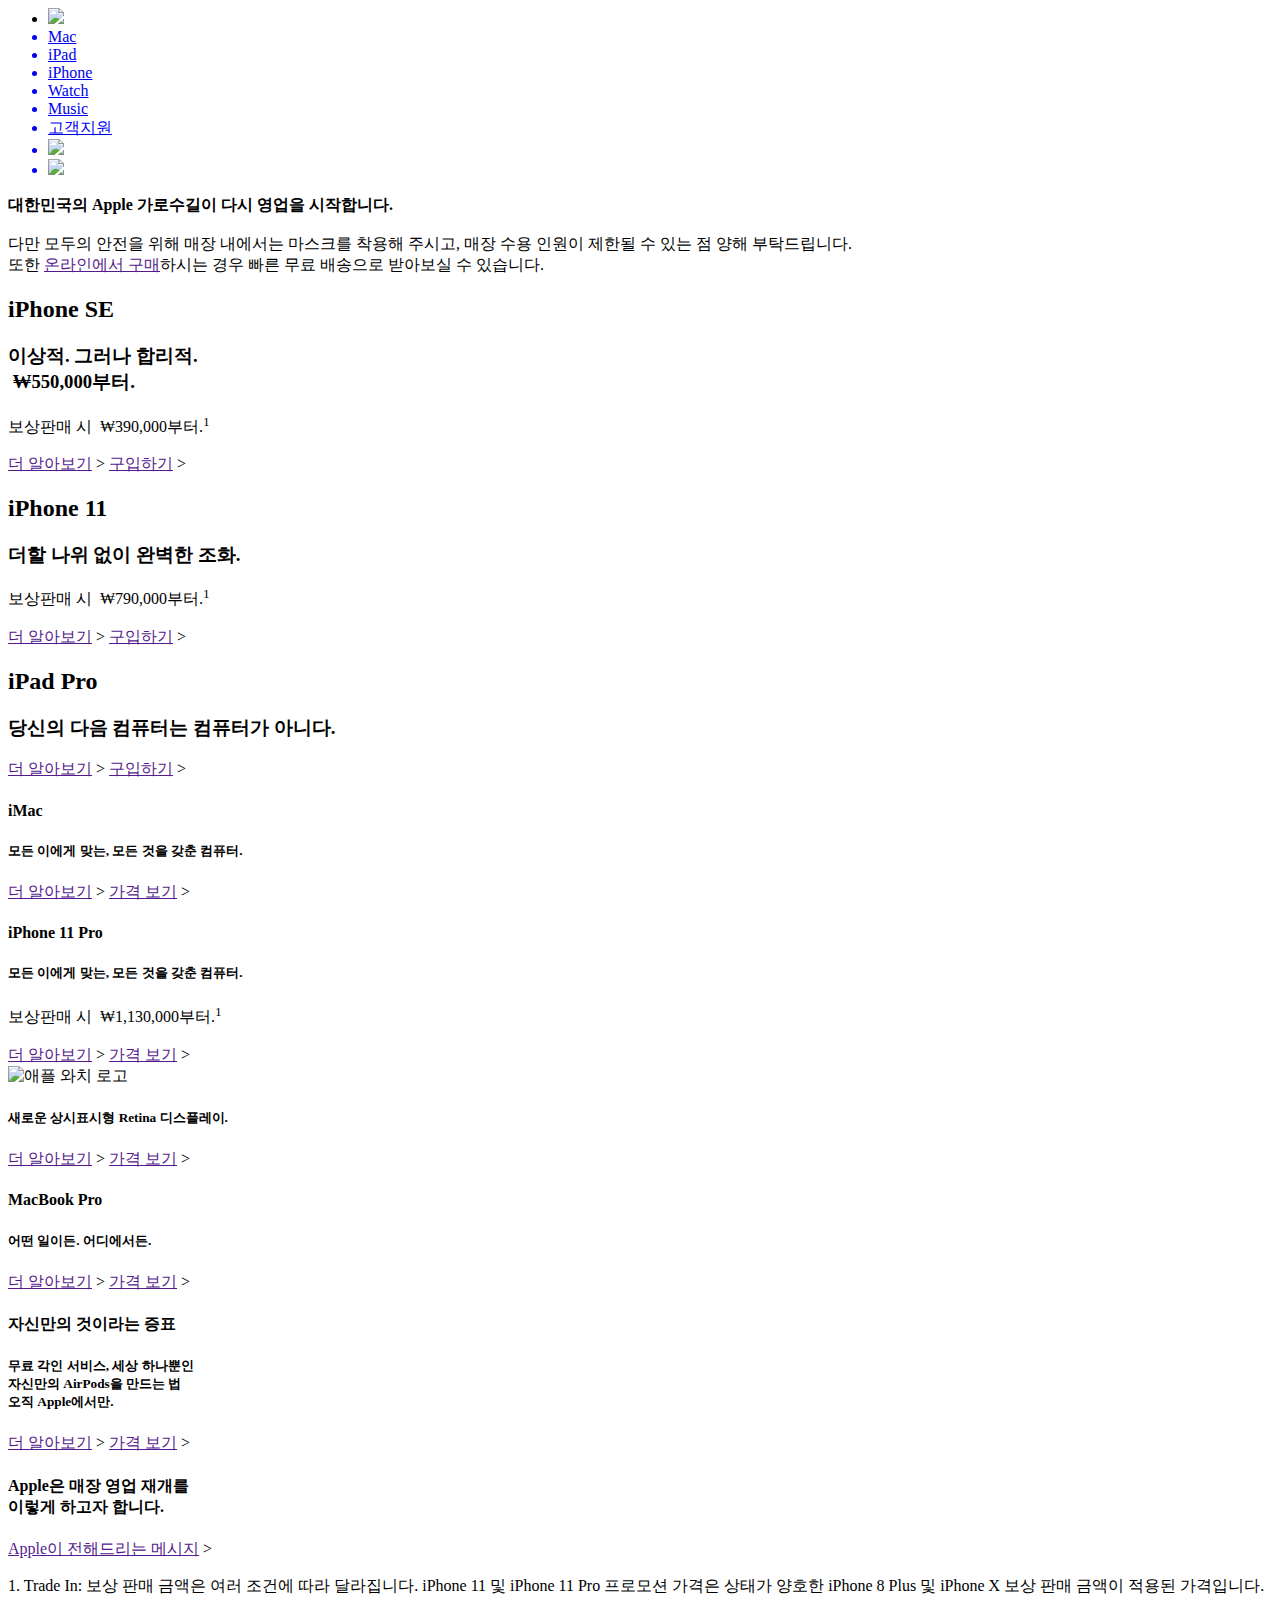
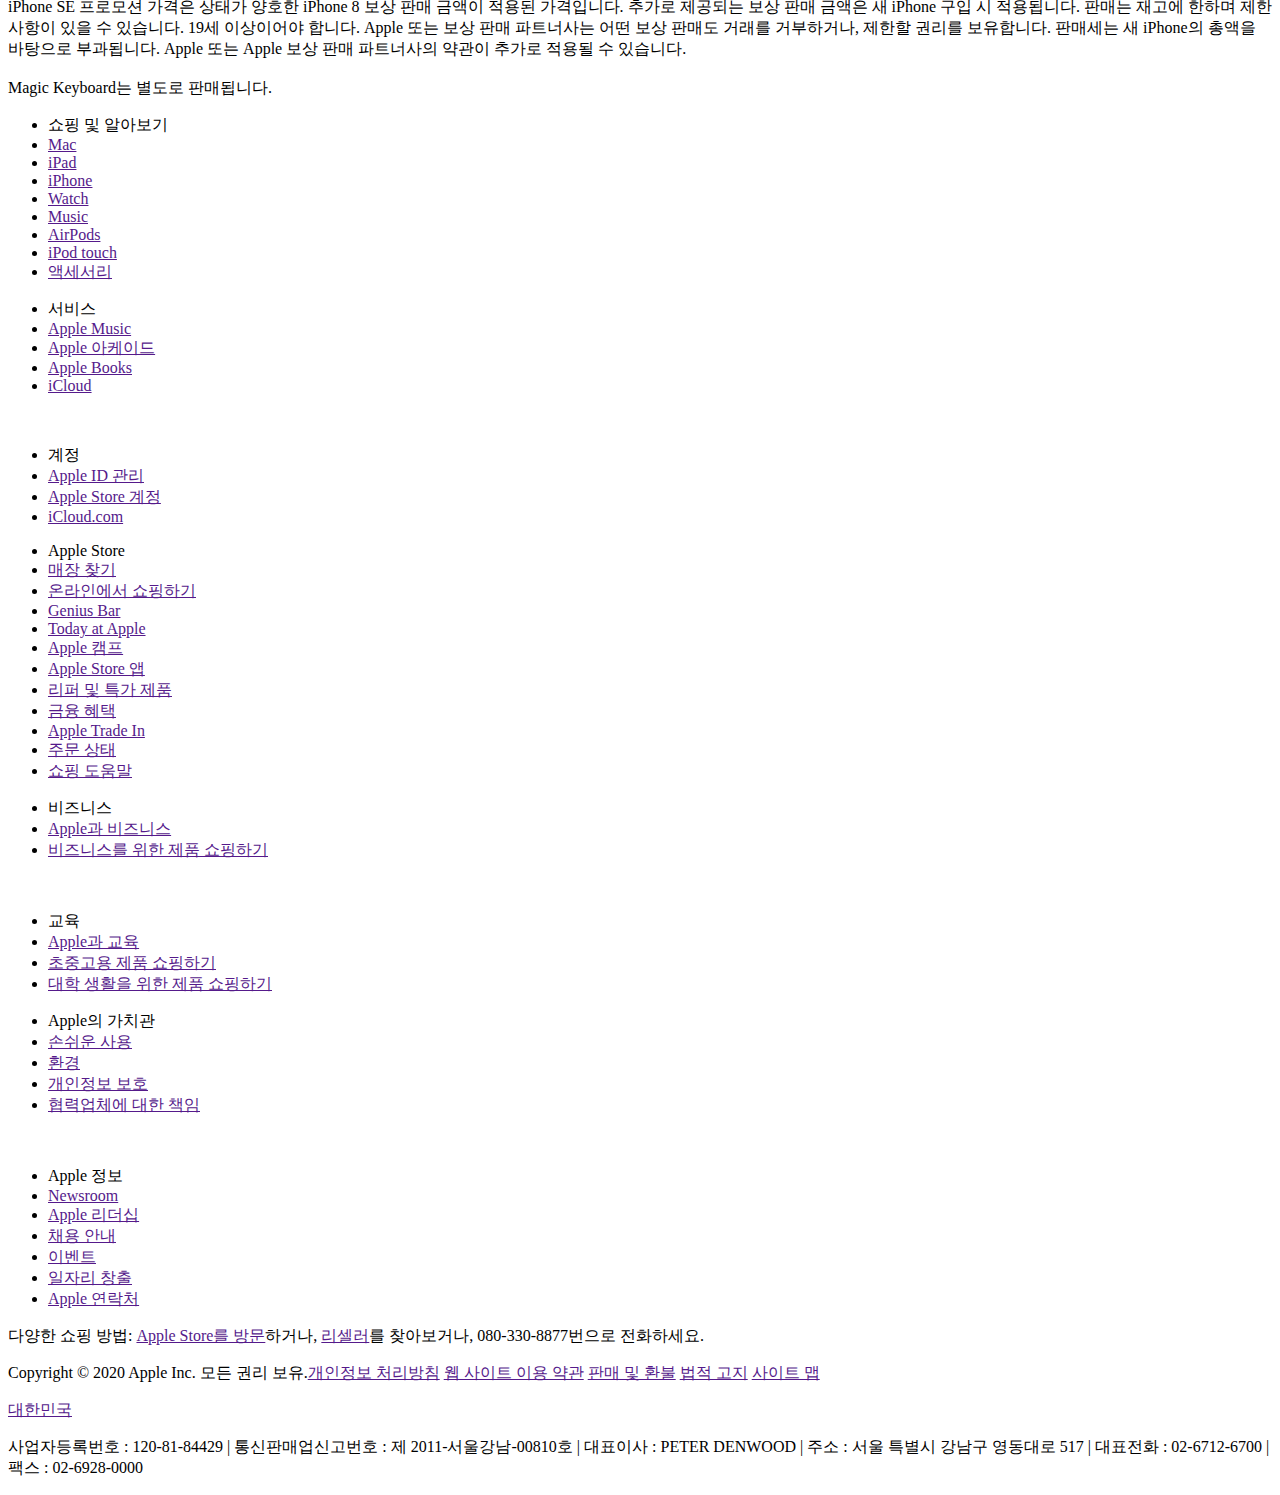
==== index.html @ f11ec8b8 "Add files via upload" ====
<html lang="ko">
<head>
   <title>Apple by 정영신</title>

   <meta charset="UTF-8">
   <meta name="viewport" content="width=device-width, initial-scale=1.0">

   <meta name="description" content="Apple이 제시하는 혁신적인 세상을 만나고, iPhone, iPad, Apple Watch, Mac 등을 구입하는 것은 물론, Apple 액세서리, 엔터테인먼트, 전문가 기기 지원에 대해서도 살펴볼 수 있습니다.">

   <meta name="keywords" content="iMac, iPhone, iPad, Macbook, Apple TV, macOS, Digital, Smartphone">

   <meta name="author" content="Apple Inc.">

   <link rel="stylesheet" href="css/common.css">
   <link rel="stylesheet" href="css/index.css">
   <link rel="icon" type="image/x-icon" href="img/favicon_apple16.png" sizes="16x16">

   
   <!-- <link href="https://fonts.googleapis.com/css2?family=Nanum+Myeongjo&display=swap" rel="stylesheet"> -->

   <!-- <link href="https://fonts.googleapis.com/css2?family=Noto+Sans+KR&display=swap" rel="stylesheet"> -->

</head>

<body>
   
   <header>
      <!-- GNB: Global Navigation Bar -->
      <nav id="gnb">
         <ul class="nav_menu color_white">
            <li class="nav_menu_logo"><a href="Apple.html"><img src="img/logo.svg"></a></li>
            <a href="mac/mac.html"><li class="nav_menu_item">Mac</li></a>
            <a href="ipad/ipad.html"><li class="nav_menu_item">iPad</li></a>
            <a href="iphone/iphone.html"><li class="nav_menu_item">iPhone</li></a>
            <a href="Watch/watch.html"><li class="nav_menu_item">Watch</li></a>
            <a href="Music/music.html"><li class="nav_menu_item">Music</li></a>
            <a href="support/support.html"><li class="nav_menu_item">고객지원</li></a>
            <a href="search/search.html"><li class="nav_menu_item"><img src="img/nav_search.svg"></li>
            <a href="store/store.html"><li class="nav_menu_item"><img src="img/nav_store.svg"></li></a> 
            </a>
         </ul>
      </nav>
   </header>

   <script>document.getElementById(alert).style="color: red;";</script>

<main>
   <section id="alert">
      <div class="ribbon bg_color_white">
         <p class="ribbon_text text_align_center">
            <strong>대한민국의 Apple 가로수길이 다시 영업을 시작합니다.</strong><br>
            <br>
            다만 모두의 안전을 위해 매장 내에서는 마스크를 착용해 주시고, 매장 수용 인원이 제한될 수 있는 점 양해 부탁드립니다.<br>
            또한 <a href="">온라인에서 구매</a>하시는 경우 빠른 무료 배송으로 받아보실 수 있습니다.
         </p>
      </div>
   </section>

   <section id="hero">

   <!--Hero iPhoneSE begin -->
   <div class="hero_iphonese text_align_center bg_color_dark">
      <h2 class="color_white">iPhone SE</h2>
      <h3 class="color_white margin_top_6">이상적. 그러나 합리적.<br>
         &nbsp;&#8361;550,000부터.</h3>
      <p class="p_large_17 color_gray margin_top_6">보상판매 시 &nbsp;&#8361;390,000부터.<sup>1</sup></p>
      <div class="link_more_wrap">
         <a href="">더 알아보기</a> &#62;
         <a href="" class="link_buy">구입하기</a> &#62;
      </div>
   </div>
   <!--Hero iPhoneSE end-->


   <!--Hero iPhone11 begin -->
   <div class="iphone_11 text_align_center bg_color_rightgray">
      <h2 class="headline_black">iPhone 11</h2>
      <h3 class="subtitle_black margin_top_6">더할 나위 없이 완벽한 조화.</h3>
      <p class="p_large_17 color_gray margin_top_6">보상판매 시 &nbsp;&#8361;790,000부터.<sup>1</sup></p>
      <div class="link_more_wrap">
         <a href="">더 알아보기</a> &#62;
         <a href="" class="link_buy">구입하기</a> &#62;
      </div>
   </div>
   <!--Hero iPhone11 end-->


   <!--Hero iPadpro begin -->
   <div class="ipad_pro text_align_center bg_color_rightgray">
      <h2 class="headline_black">iPad Pro</h2>
      <h3 class="subtitle_black margin_top_6">당신의 다음 컴퓨터는 컴퓨터가 아니다.</h3>
      <div class="link_more_wrap">
         <a href="">더 알아보기</a> &#62;
         <a href="" class="link_buy">구입하기</a> &#62;
      </div>
   </div>
   <!--Hero iPadpro end-->
   
   </section>


   <!-- promo_wrapper_begin 1 -->
   <div class="promo_wrapper text_align_center">
     
      <!-- imac_begin -->
      <div class="imac bg_color_rightgray">
         <h4 class="h4_large_40">iMac</h4>
         <h5 class="h5_large_21">모든 이에게 맞는, 모든 것을 갖춘 컴퓨터.</h5>
         <div class="promo_link_more_wrap">
            <a href="">더 알아보기</a> &#62;
            <a href="" class="promo_link_buy">가격 보기</a> &#62;
         </div>
      </div>
      <!-- imac_end -->

      <!-- imac_begin -->
      <div class="iphone_11_pro bg_color_dark">
         <h4 class="h4_large_40 color_white">iPhone 11 Pro</h4>
         <h5 class="h5_large_21 color_white">모든 이에게 맞는, 모든 것을 갖춘 컴퓨터.</h5>
         <p class="p_large_17 color_gray">보상판매 시 &nbsp;&#8361;1,130,000부터.<sup>1</sup></p>
         <div class="promo_link_more_wrap color_blue_blackback">
            <a href="">더 알아보기</a> &#62;
            <a href="" class="promo_link_buy">가격 보기</a> &#62;
         </div>
      </div>
      <!-- imac_end -->

   </div>
   <!-- promo_wrapper_end 1 -->

   <!-- promo_wrapper_begin 2 -->
   <div class="promo_wrapper text_align_center">
     
      <!-- watch_begin -->
      <div class="watch bg_color_rightgray">
         <!-- <h4>watch</h4> -->
         <img src="img/logo_watch.png" alt="애플 와치 로고" title="애플 와치">
         <h5 class="h5_large_21 margin_top_7">새로운 상시표시형 Retina 디스플레이.</h5>
         <div class="promo_link_more_wrap">
            <a href="">더 알아보기</a> &#62;
            <a href="" class="promo_link_buy">가격 보기</a> &#62;
         </div>
      </div>
      <!-- watch_end -->

      <!-- macbook_pro_begin -->
      <div class="macbook_pro">
         <h4 class="h4_large_40 color_white">MacBook Pro</h4>
         <h5 class="h5_large_21 color_white">어떤 일이든. 어디에서든.</h5>
         <div class="promo_link_more_wrap color_blue_blackback">
            <a href="">더 알아보기</a> &#62;
            <a href="" class="promo_link_buy">가격 보기</a> &#62;
         </div>
      </div>
      <!-- imac_end -->

   </div>
   <!-- promo_wrapper_end 2-->


   <!-- promo_wrapper_begin 3 -->
   <div class="promo_wrapper text_align_center">
     
      <!-- airpods_begin -->
      <div class="airpods bg_color_rightgray">
         <h4 class="h4_large_40">자신만의 것이라는 증표</h4>
         <h5 class="h5_large_21">무료 각인 서비스, 세상 하나뿐인<br>
         자신만의 AirPods을 만드는 법<br>
         오직 Apple에서만.</h5>
         <div class="promo_link_more_wrap">
            <a href="">더 알아보기</a> &#62;
            <a href="" class="promo_link_buy">가격 보기</a> &#62;
         </div>
      </div>
      <!-- airpods_end -->

      <!-- apple_begin -->
      <div class="apple">
         <h4 class="h4_large_40">Apple은 매장 영업 재개를<br>
         이렇게 하고자 합니다.</h4>
         <div class="promo_link_more_wrap color_blue_blackback">
            <a href="">Apple이 전해드리는 메시지</a> &#62;
         </div>
      </div>
      <!-- apple_end -->

   </div>
   <!-- promo_wrapper_end 3 -->
</main>

<footer>
   <div class="footer_wrap">
      <p class="footer_note">1. Trade In: 보상 판매 금액은 여러 조건에 따라 달라집니다. iPhone 11 및 iPhone 11 Pro 프로모션 가격은 상태가 양호한 iPhone 8 Plus 및 iPhone X 보상 판매 금액이 적용된 가격입니다. iPhone SE 프로모션 가격은 상태가 양호한 iPhone 8 보상 판매 금액이 적용된 가격입니다. 추가로 제공되는 보상 판매 금액은 새 iPhone 구입 시 적용됩니다. 판매는 재고에 한하며 제한 사항이 있을 수 있습니다. 19세 이상이어야 합니다. Apple 또는 보상 판매 파트너사는 어떤 보상 판매도 거래를 거부하거나, 제한할 권리를 보유합니다. 판매세는 새 iPhone의 총액을 바탕으로 부과됩니다. Apple 또는 Apple 보상 판매 파트너사의 약관이 추가로 적용될 수 있습니다.<br>
      <br>
      Magic Keyboard는 별도로 판매됩니다.</p>

      
      <div class="footer_menu">
         <div class="footer_menu_column">
            <ul class="footer_menu_group">
               <li class="color_gray_29 font_weight_600">쇼핑 및 알아보기</li>
               <li><a href="">Mac</a></li>
               <li><a href="">iPad</a></li>
               <li><a href="">iPhone</a></li>
               <li><a href="">Watch</a></li>
               <li><a href="">Music</a></li>
               <li><a href="">AirPods</a></li>
               <li><a href="">iPod touch</a></li>
               <li><a href="">액세서리</a></li>
            </ul>
         </div>
         <div class="footer_menu_column">
            <ul class="footer_menu_group">
               <li>서비스</li>
               <li><a href="">Apple Music</a></li>
               <li><a href="">Apple 아케이드</a></li>
               <li><a href="">Apple Books</a></li>
               <li><a href="">iCloud</a></li>
            </ul>
            <br>

            <ul class="footer_menu_group"> 
               <li>계정</li>
               <li><a href="">Apple ID 관리</a></li>
               <li><a href="">Apple Store 계정</a></li>
               <li><a href="">iCloud.com</a></li>
            </ul>
         </div>
         <div class="footer_menu_column">
            <ul class="footer_menu_group">
               <li>Apple Store</li>
               <li><a href="">매장 찾기</a></li>
               <li><a href="">온라인에서 쇼핑하기</a></li>
               <li><a href="">Genius Bar</a></li>
               <li><a href="">Today at Apple</a></li>
               <li><a href="">Apple 캠프</a></li>
               <li><a href="">Apple Store 앱</a></li>
               <li><a href="">리퍼 및 특가 제품</a></li>
               <li><a href="">금융 혜택</a></li>
               <li><a href="">Apple Trade In</a></li>
               <li><a href="">주문 상태</a></li>
               <li><a href="">쇼핑 도움말</a></li>
            </ul>
         </div>
         <div class="footer_menu_column">
            <ul class="footer_menu_group">
               <li>비즈니스</li>
               <li><a href="">Apple과 비즈니스</a></li>
               <li><a href="">비즈니스를 위한 제품 쇼핑하기</a></li>
            </ul>
            <br>

            <ul class="footer_menu_group">
               <li>교육</li>
               <li><a href="">Apple과 교육</a></li>
               <li><a href="">초중고용 제품 쇼핑하기</a></li>
               <li><a href="">대학 생활을 위한 제품 쇼핑하기</a></li>
            </ul>
         </div>
         <div class="footer_menu_column">
            <ul class="footer_menu_group">
               <li>Apple의 가치관</li>
               <li><a href="">손쉬운 사용</a></li>
               <li><a href="">환경</a></li>
               <li><a href="">개인정보 보호</a></li>
               <li><a href="">협력업체에 대한 책임</a></li>
            </ul>
            <br>

            <ul class="footer_menu_group">
               <li>Apple 정보</li>
               <li><a href="">Newsroom</a></li>
               <li><a href="">Apple 리더십</a></li>
               <li><a href="">채용 안내</a></li>
               <li><a href="">이벤트</a></li>
               <li><a href="">일자리 창출</a></li>
               <li><a href="">Apple 연락처</a></li>
            </ul>
         </div>
         
      </div>

      <p class="footer_contact">다양한 쇼핑 방법: <a href="">Apple Store를 방문</a>하거나, <a href="">리셀러</a>를 찾아보거나, 080-330-8877번으로 전화하세요.</p>

   <div class="footer_copyright_wrap">
      <p class="footer_copyright">Copyright © 2020 Apple Inc. 모든 권리 보유.<a href="">개인정보 처리방침</a> <a href="">웹 사이트 이용 약관</a> <a href="">판매 및 환불</a> <a href="">법적 고지</a> <a href="">사이트 맵</a></p>
         <p><a href="" >대한민국</a></p>
      
   </div>

      <p class="footer_address">
         <span>사업자등록번호 : 120-81-84429 | </span>
         <span>통신판매업신고번호 : 제 2011-서울강남-00810호 |</span>
         <span>대표이사 : PETER DENWOOD |</span>
         <span>주소 : 서울 특별시 강남구 영동대로 517 |</span>
         <span>대표전화 : 02-6712-6700 |</span>
         <span>팩스 : 02-6928-0000</span>
      </p>
   </div>
</footer>
   


   
</body>
</html>
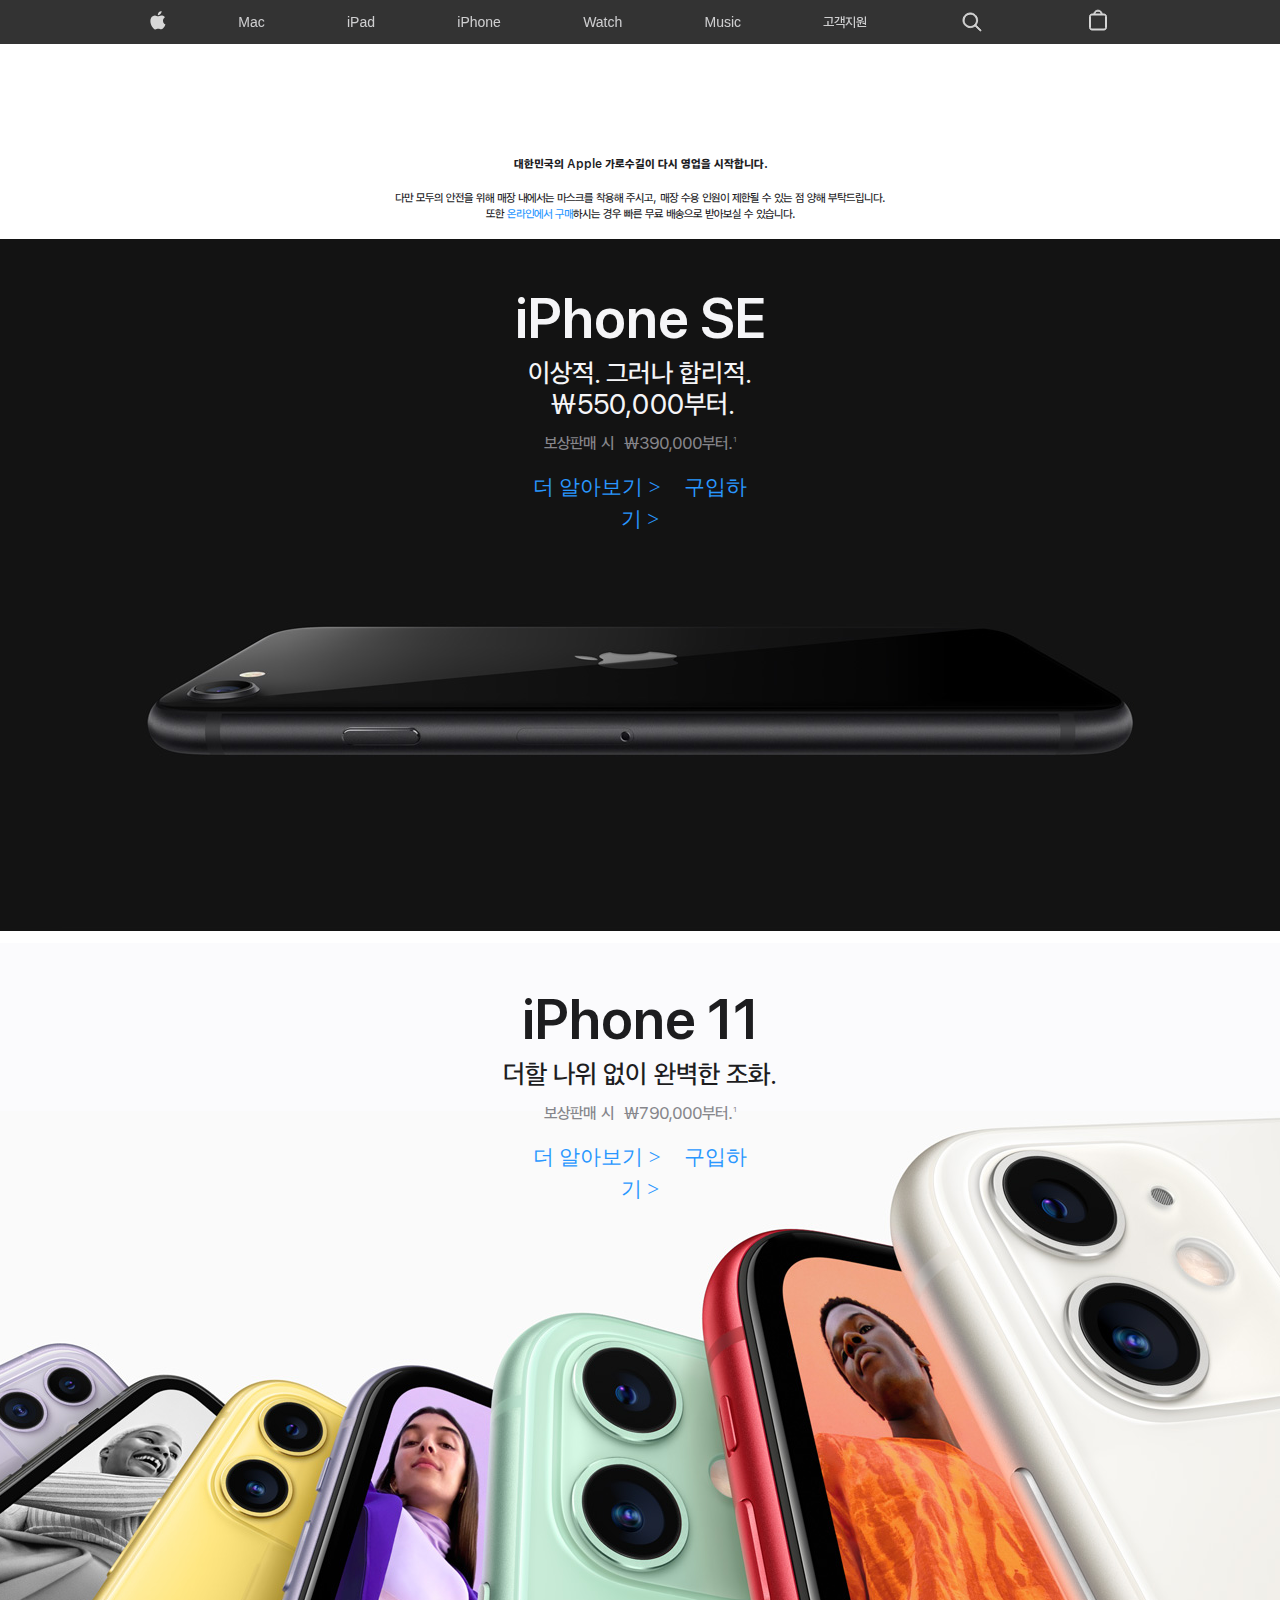
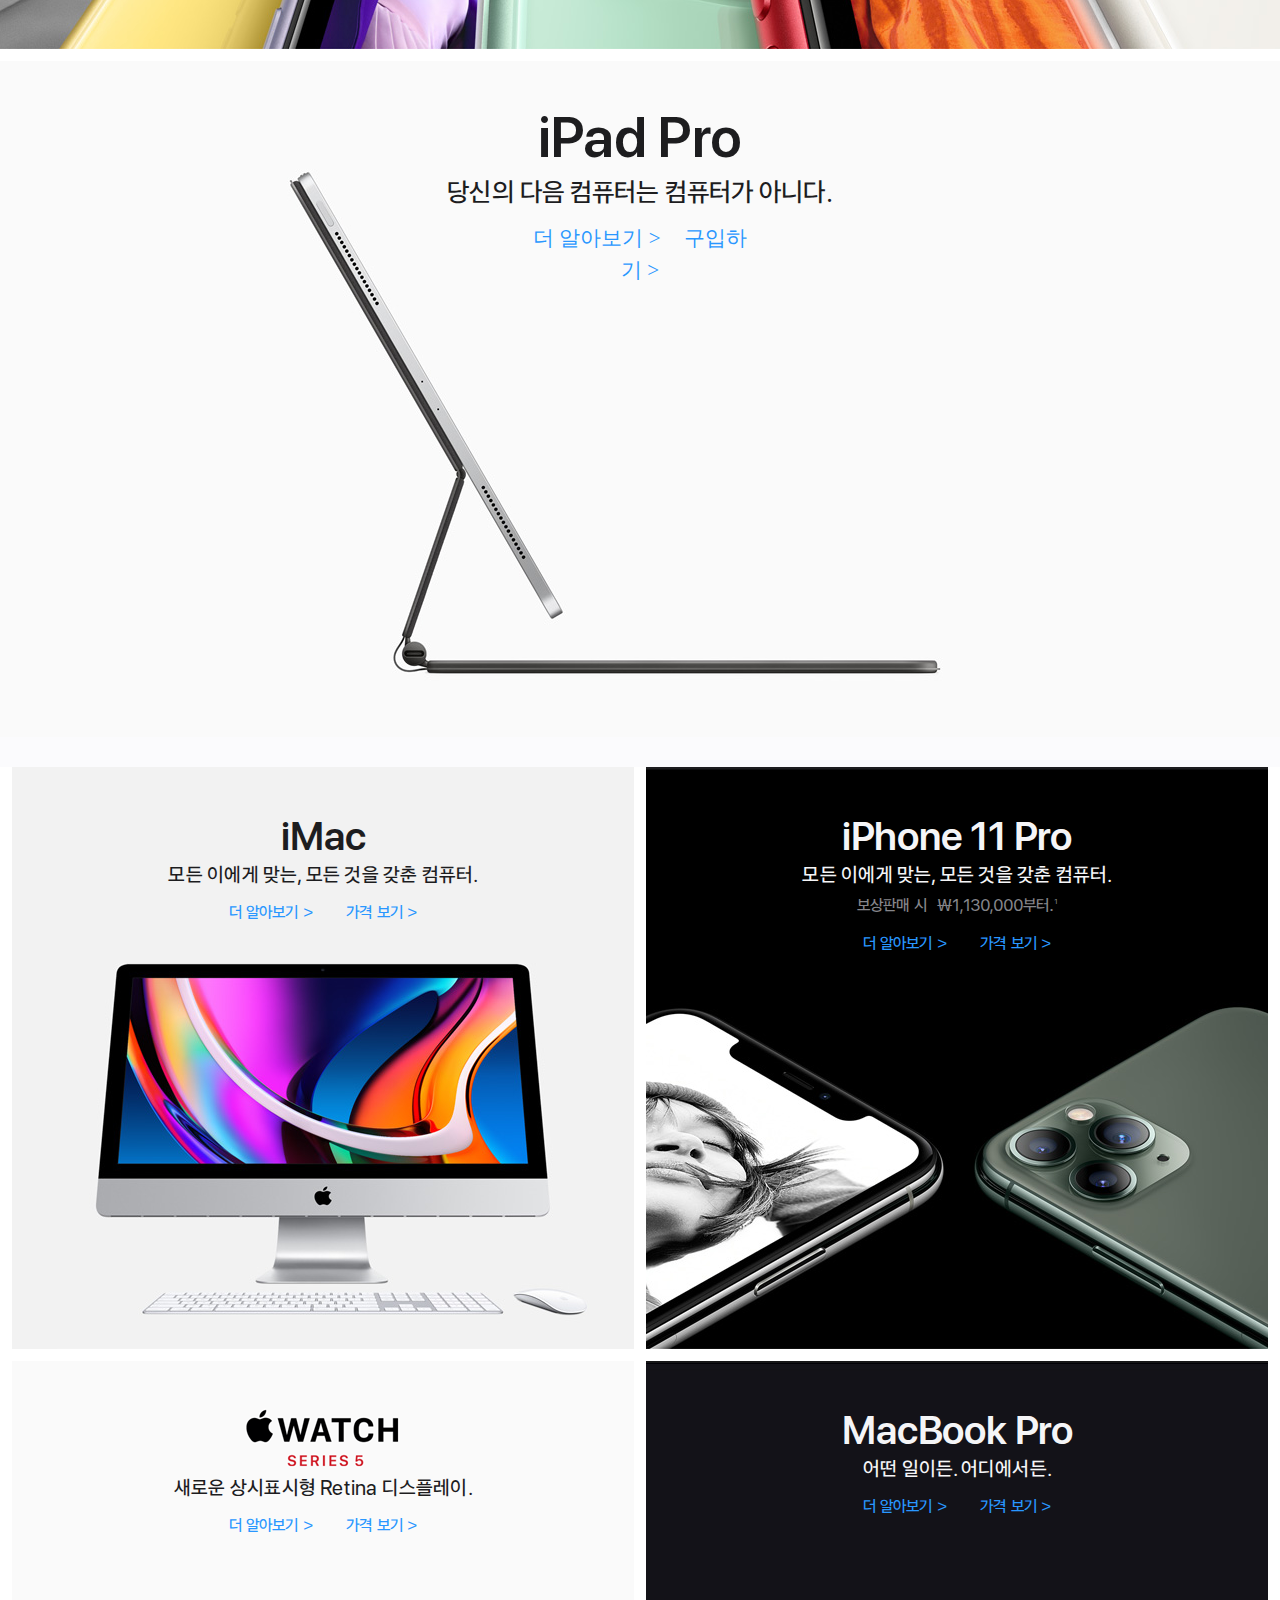
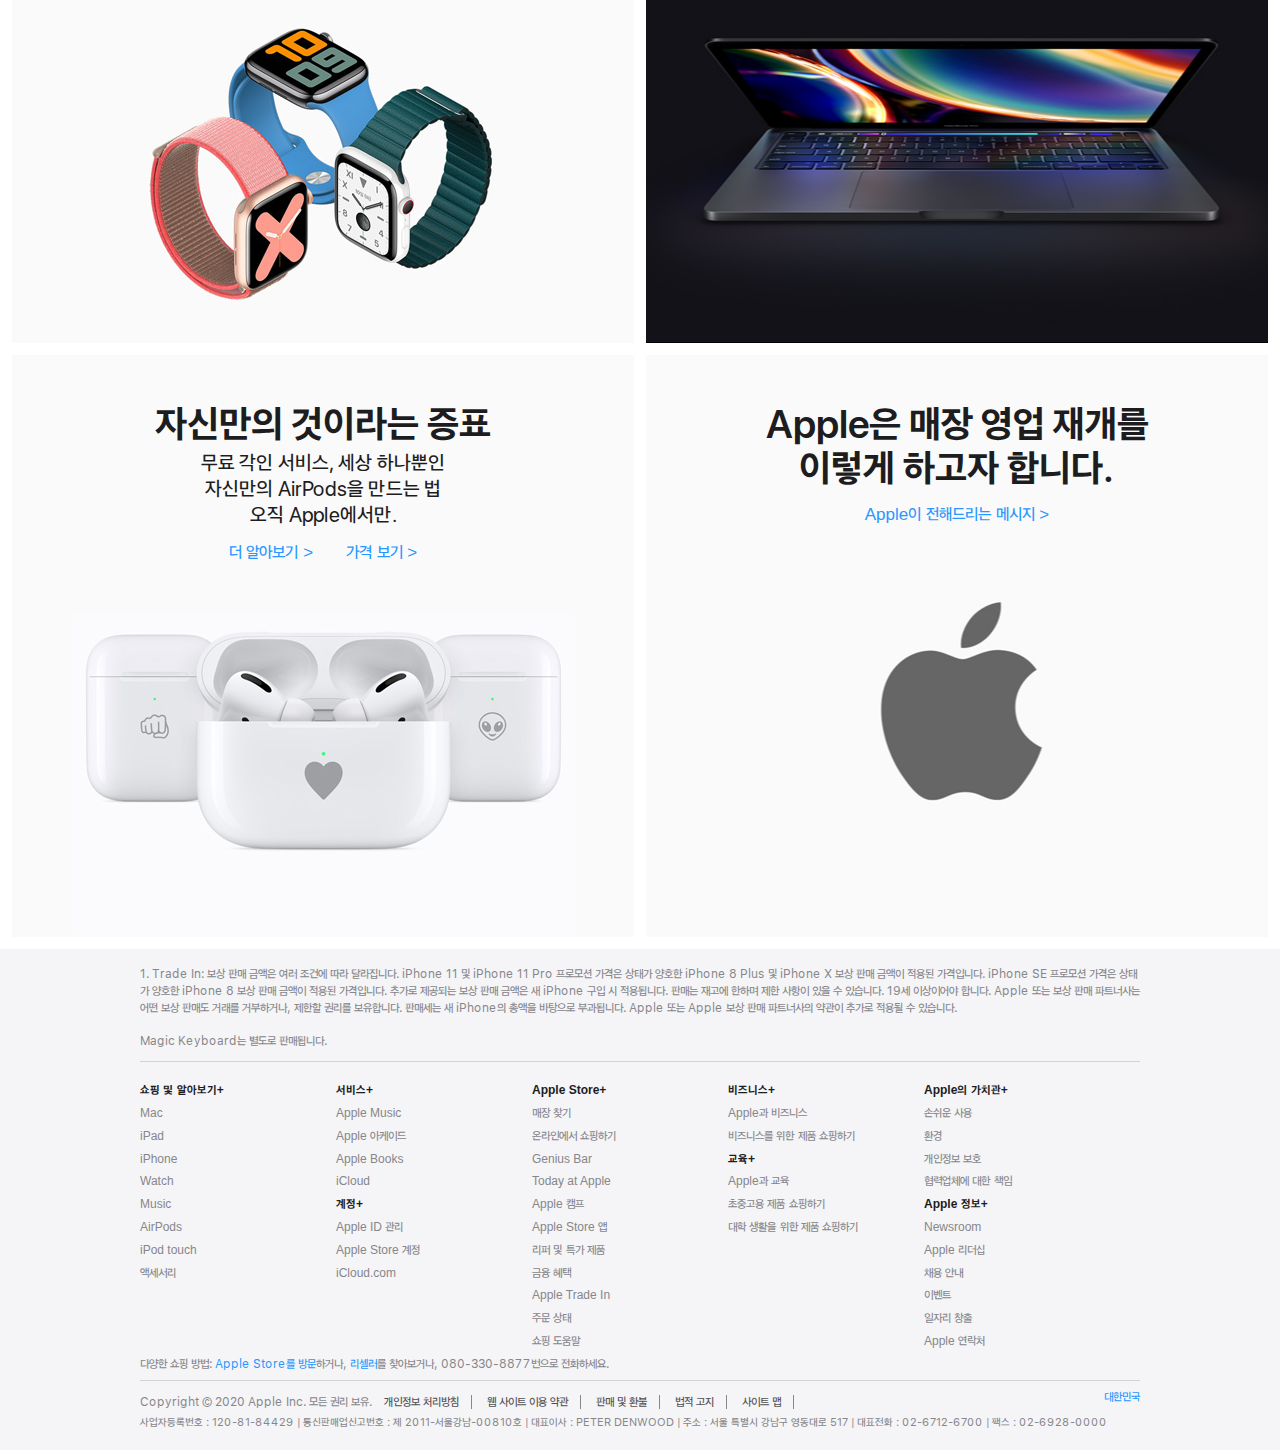
==== commit acc2c212: "Add files via upload" ====
--- a/index.html
+++ b/index.html
@@ -28,7 +28,7 @@
       <!-- GNB: Global Navigation Bar -->
       <nav id="gnb">
          <ul class="nav_menu color_white">
-            <li class="nav_menu_logo"><a href="Apple.html"><img src="img/logo.svg"></a></li>
+            <li class="nav_menu_logo"><a href="index.html"><img src="img/logo.svg"></a></li>
             <a href="mac/mac.html"><li class="nav_menu_item">Mac</li></a>
             <a href="ipad/ipad.html"><li class="nav_menu_item">iPad</li></a>
             <a href="iphone/iphone.html"><li class="nav_menu_item">iPhone</li></a>
@@ -37,7 +37,25 @@
             <a href="support/support.html"><li class="nav_menu_item">고객지원</li></a>
             <a href="search/search.html"><li class="nav_menu_item"><img src="img/nav_search.svg"></li>
             <a href="store/store.html"><li class="nav_menu_item"><img src="img/nav_store.svg"></li></a> 
-            </a>
+            </a>           
+         </ul>
+      </nav>
+
+      <nav id="gnb_mobile">
+         <ul class="gnb_menu_m">
+            <li class="gnb_menu_m_li"><a href="#" class="button">
+               <span></span>
+               <span></span>
+               <span></span>
+            </a></li>
+
+            <li class="gnb_menu_m_li"><a href="index.html">
+               <img src="img/logo.svg">
+            </a></li>
+
+            <li class="gnb_menu_m_li"><a href="store/store.html">
+               <img src="img/nav_store.svg">
+            </a></li>
          </ul>
       </nav>
    </header>
@@ -198,7 +216,7 @@
       <div class="footer_menu">
          <div class="footer_menu_column">
             <ul class="footer_menu_group">
-               <li class="color_gray_29 font_weight_600">쇼핑 및 알아보기</li>
+               <li class="color_gray_29 font_weight_600">쇼핑 및 알아보기<span class="plus">+</span></li>
                <li><a href="">Mac</a></li>
                <li><a href="">iPad</a></li>
                <li><a href="">iPhone</a></li>
@@ -211,16 +229,16 @@
          </div>
          <div class="footer_menu_column">
             <ul class="footer_menu_group">
-               <li>서비스</li>
+               <li>서비스<span class="plus">+</span></li>
                <li><a href="">Apple Music</a></li>
                <li><a href="">Apple 아케이드</a></li>
                <li><a href="">Apple Books</a></li>
                <li><a href="">iCloud</a></li>
             </ul>
-            <br>
+            <!-- <br> -->
 
             <ul class="footer_menu_group"> 
-               <li>계정</li>
+               <li>계정<span class="plus">+</span></li>
                <li><a href="">Apple ID 관리</a></li>
                <li><a href="">Apple Store 계정</a></li>
                <li><a href="">iCloud.com</a></li>
@@ -228,7 +246,7 @@
          </div>
          <div class="footer_menu_column">
             <ul class="footer_menu_group">
-               <li>Apple Store</li>
+               <li>Apple Store<span class="plus">+</span></li>
                <li><a href="">매장 찾기</a></li>
                <li><a href="">온라인에서 쇼핑하기</a></li>
                <li><a href="">Genius Bar</a></li>
@@ -244,14 +262,14 @@
          </div>
          <div class="footer_menu_column">
             <ul class="footer_menu_group">
-               <li>비즈니스</li>
+               <li>비즈니스<span class="plus">+</span></li>
                <li><a href="">Apple과 비즈니스</a></li>
                <li><a href="">비즈니스를 위한 제품 쇼핑하기</a></li>
             </ul>
-            <br>
-
-            <ul class="footer_menu_group">
-               <li>교육</li>
+            <!-- <br> -->
+
+            <ul class="footer_menu_group">
+               <li>교육<span class="plus">+</span></li>
                <li><a href="">Apple과 교육</a></li>
                <li><a href="">초중고용 제품 쇼핑하기</a></li>
                <li><a href="">대학 생활을 위한 제품 쇼핑하기</a></li>
@@ -259,16 +277,16 @@
          </div>
          <div class="footer_menu_column">
             <ul class="footer_menu_group">
-               <li>Apple의 가치관</li>
+               <li>Apple의 가치관<span class="plus">+</span></li>
                <li><a href="">손쉬운 사용</a></li>
                <li><a href="">환경</a></li>
                <li><a href="">개인정보 보호</a></li>
                <li><a href="">협력업체에 대한 책임</a></li>
             </ul>
-            <br>
-
-            <ul class="footer_menu_group">
-               <li>Apple 정보</li>
+            <!-- <br> -->
+
+            <ul class="footer_menu_group">
+               <li>Apple 정보<span class="plus">+</span></li>
                <li><a href="">Newsroom</a></li>
                <li><a href="">Apple 리더십</a></li>
                <li><a href="">채용 안내</a></li>
@@ -283,8 +301,8 @@
       <p class="footer_contact">다양한 쇼핑 방법: <a href="">Apple Store를 방문</a>하거나, <a href="">리셀러</a>를 찾아보거나, 080-330-8877번으로 전화하세요.</p>
 
    <div class="footer_copyright_wrap">
-      <p class="footer_copyright">Copyright © 2020 Apple Inc. 모든 권리 보유.<a href="">개인정보 처리방침</a> <a href="">웹 사이트 이용 약관</a> <a href="">판매 및 환불</a> <a href="">법적 고지</a> <a href="">사이트 맵</a></p>
-         <p><a href="" >대한민국</a></p>
+      <p class="footer_copyright"><span>Copyright © 2020 Apple Inc. 모든 권리 보유.</span><a href="">개인정보 처리방침</a> <a href="">웹 사이트 이용 약관</a> <a href="">판매 및 환불</a> <a href="">법적 고지</a> <a href="">사이트 맵</a></p>
+         <p><a href="#">대한민국</a></p>
       
    </div>
 
--- a/css/common.css
+++ b/css/common.css
@@ -0,0 +1,268 @@
+/* 초기화 스타일 */
+*{border: 0px dashed red; margin: 0;}
+body {color: rgb(29, 29, 31);}
+ul {list-style: none; padding: 0;}
+li {margin: 0;}
+
+/* 요소 스타일 */
+
+@font-face {
+   font-family: 'SF Pro KR';
+   font-style: normal;
+   font-weight: 200;
+   src: url('../font/SFProKRDisplay_light.woff2');}
+
+@font-face {
+   font-family: 'SF Pro KR';
+   font-style: normal;
+   font-weight: 400;
+   src: url('../font/SFProKRDisplay_regular.woff2');}
+
+@font-face {
+   font-family: 'SF Pro KR';
+   font-style: normal;
+   font-weight: 600;
+   src: url('../font/SFProKRDisplay_semibold.woff2');}
+
+@font-face {
+   font-family: 'SF Pro KR';
+   font-style: normal;
+   font-weight: 800;
+   src: url('../font/SFProKRDisplay_bold.woff2');}
+
+@font-face {
+   font-family: 'SF Pro text';
+   font-style: normal;
+   font-weight: 400;
+   src: url('../font/sf-pro-text_regular.woff2')}
+
+@font-face {
+   font-family: 'SF Pro text';
+   font-style: normal;
+   font-weight: 600;
+   src: url('../font/sf-pro-text_semibold.woff2')}
+
+@font-face {
+   font-family: 'SF Pro Display';
+   font-style: normal;
+   font-weight: 400;
+   src: url('../font/sf-pro-display_regular.woff2')}
+
+@font-face {
+   font-family: 'SF Pro Display';
+   font-style: normal;
+   font-weight: 600;
+   src: url('../font/sf-pro-display_semibold.woff2');}
+
+
+
+   /* @import url('https://fonts.googleapis.com/css2?family=Nanum+Myeongjo&display=swap'); */
+
+   /* @import url('https://fonts.googleapis.com/css2?family=Noto+Sans+KR&display=swap'); */
+   
+   /* @font-face {
+      font-family: 'Noto Sans KR';
+      src: url('../font/NotoSansKR-Medium.otf');} */
+
+
+/* 타이포스타일*/
+h1 { }
+
+h2 {
+   font-family: 'SF Pro KR', 'SF Pro Display',serif;
+   font-style: normal;
+   font-size: 56px;
+   font-weight: 600;
+   line-height: 66px;
+   -webkit-font-smoothing: antialiased;}
+
+h3 {
+   font-family: 'SF Pro KR', 'SF Pro Display', serif;
+   font-style: normal;
+   font-size: 28px;
+   font-weight: 400;
+   line-height: 31px;
+   letter-spacing: 0.11px;}
+
+h4 { }
+
+h5 { }
+
+p {
+   font-family: 'SF Pro KR', 'SF Pro text', serif;
+   font-style: normal;
+   font-size: 12px;
+   font-weight: 400;
+   line-height: 16.8px;}
+
+
+
+.h4_large_40 {
+   font-family: 'SF Pro KR', 'SF Pro Display', serif;
+   font-style: normal;
+   font-size: 40px;
+   font-weight: 600;
+   line-height: 44px;}
+
+.h5_large_21 {
+   font-family: 'SF Pro KR', 'SF Pro Display', serif;
+   font-style: normal;
+   font-size: 21px;
+   font-weight: 400;
+   line-height: 26px;
+   letter-spacing: 0.21px;
+   margin: 4px 0 0;}
+
+.p_large_17 {
+   font-family: 'SF Pro KR', 'SF Pro text', serif;
+   font-style: normal;
+   font-size: 17px;
+   font-weight: 400;
+   line-height: 27px;}
+
+
+/* 링크 스타일 */
+a:link {text-decoration: none; color: #2997FF;}
+a:hover {text-decoration: underline; color: #2997FF;}
+a:active {text-decoration: none; color: #2997FF;}
+a:visited {text-decoration: none; color: #2997FF;}
+
+sup {font-size: 8px;}   
+
+/* 정렬 스타일 */
+.text_align_center {text-align: center;}
+
+.margin_top_6 {margin: 6px 0 0;}
+.margin_top_7 {margin: 7px 0 0;}
+
+/* 배경 컬러 스타일 */
+.bg_color_white {background-color: white;}
+.bg_color_dark {background-color: rgb(19,19,19);}
+.bg_color_rightgray {background-color: rgb(251, 251, 253);}
+
+/* 텍스트 컬러 스타일 */
+.color_white {color: rgb(245, 245, 247);}
+.color_blue {color: rgb(0, 102, 204);}
+.color_blue_blackback {color: rgb(41, 151, 255)}
+.color_gray {color: rgb(134, 134, 139);}
+
+
+/* header 스타일 */
+#gnb {background-color: rgba(0, 0, 0, 0.8);
+position: fixed;
+width: 100%;
+top: 0;
+left: 0;}
+
+
+/* footer 스타일 */
+footer {background-color: rgb(245, 245, 247);}
+
+
+/* Navigation 클래스 */
+.nav_menu {
+   list-style: none;
+   display: flex;
+   justify-content: space-between;
+   width: 980px;
+   height: 44px;
+   margin: 0 auto;
+   padding: 0;}
+
+.nav_menu_logo {
+   line-height: 44px;
+   opacity: 0.8;}
+.nav_menu_logo:hover {opacity: 1;}
+
+.nav_menu a:link {text-decoration: none;}
+/* .nav_menu li {text-decoration: none;} */
+
+.nav_menu_item {
+   margin: 0 0 0 0px;
+   padding: 0 10px;
+   line-height: 44px;
+   font-family: 'SF Pro KR', sans-serif;
+   font-style: normal;
+   font-weight: 400;
+   font-size: 14px;
+   color: rgb(245, 245, 247);
+   opacity: 0.8;}
+
+.nav_menu_item:hover {opacity: 1;}
+
+
+
+
+
+/* footer_wrap 클래스 */
+.footer_wrap {
+   width: 1000px;
+   margin: 0 auto;
+   padding: 0 10px;}  
+
+.footer_note {
+   padding: 17px 0 11px;
+   color: rgb(134, 134, 139);   
+   border-bottom: 1px solid rgb(210, 210, 215);}
+
+.footer_menu {
+   display: flex;
+   padding: 20px 0 0;}
+
+.footer_menu_column { width: 196px; }
+
+.footer_menu_group {
+   list-style: none;
+   padding: 0;
+   font-family: 'SF Pro KR', sans-serif;
+   font-style: normal;
+   font-size:12px;
+   font-weight:400;
+   line-height: 16px;
+   color: rgb(134, 134, 139);}
+
+.footer_menu_group a {color: rgb(134, 134, 139)}
+.footer_menu_group a:hover {color: rgb(81, 81, 84)}
+
+.footer_menu_group li {margin: 0 0 6.8px;}
+.footer_menu_group li:first-child{
+   font-weight: 600;
+   color:rgb(29,29,31)}
+
+
+.footer_contact {
+   color: rgb(134, 134, 139);
+   border-bottom: 1px solid rgb(210, 210, 215);
+   padding: 0 0 7px;
+   margin: 0 0 8px;}
+
+.footer_copyright_wrap {
+   display: flex;
+   justify-content: space-between;}
+
+.footer_copyright {
+   color: rgb(134, 134, 139);   
+   margin: 5px 0 ;}
+
+.footer_copyright a {
+   color: rgb(81, 81, 84);
+   padding: 0 12px 0;
+   border-right: 1px solid rgb(134, 134, 139);}
+
+.footer_copyright a:hover {color: rgb(81, 81, 84);}
+
+.footer_address {
+   color: rgb(134, 134, 139);   
+   font-size: 11px;
+   font-weight: 400;
+   line-height: 15px;
+   padding: 0 0 20px;}   
+   
+.font_weight_600 {font-weight: 600;}
+.color_gray_29 {color: rgb(29, 29, 31);}
+
+
+
+
+
+
--- a/css/index.css
+++ b/css/index.css
@@ -0,0 +1,160 @@
+/* 전체 스타일 */
+*{border: 0px dashed red; margin: 0;}
+body {color: rgb(29, 29, 31);}
+
+
+/* 요소 스타일 */
+sup {font-size: 8px;}   
+
+#alert {margin: 44px 0 0;}
+
+
+/* 클래스 스타일 */
+/* alert 클래스*/
+.ribbon {padding: 16px 0;}
+
+
+/* hero_iphone SE 클래스 */
+.hero_iphonese {
+   padding: 47px 0 0;
+   background-image: url('../img/hero.jpg');
+   height: 645px;
+   background-size: auto;
+   background-repeat: no-repeat;
+   background-position: center 110px;
+   margin-bottom: 12px;}
+
+   /* 하이퍼링크 */
+   .link_more_wrap {
+      width: 230px;
+      margin: 14px auto 0;
+      font-size: 21px;
+      font-weight: 400;
+      line-height: 32px;
+      color: #2997FF;}
+
+   .link_buy {margin: 0 0 0 18px;}
+
+
+
+/* iphone 11 클래스*/
+.iphone_11 {
+   padding: 44px 0 0;
+   background-image: url('../img/hero_iphone11.jpg');
+   height: 662px;
+   background-size: auto;
+   background-repeat: no-repeat;
+   background-position: center bottom;
+   margin: 0 0 12px;}
+
+
+/* ipad pro 클래스*/
+.ipad_pro {
+   padding: 44px 0 0;
+   background-image: url('../img/hero_ipad.jpg');
+   height: 662px;
+   background-size: auto;
+   background-repeat: no-repeat;
+   background-position: center -60px;
+   margin-bottom: 0 0 12px;}
+
+
+/* promo_wrapper 클래스 */
+.promo_wrapper {
+   display: flex;
+   padding: 0 12px;}
+
+
+/* imac 클래스*/
+.imac {
+   padding: 47px 0 0 0;
+   margin: 0 0 12px;
+   width: 50%;
+   height: 535px;
+   background-image: url('../img/promo_imac.jpg');
+   background-size: auto;
+   background-repeat: no-repeat;
+   background-position: center bottom;
+   background-color: rgb(242, 242, 242);}
+
+
+   /* promo 하이퍼링크 */
+   .promo_link_more_wrap {
+      width: 210px;
+      margin: 14px auto 0;
+      font-family: 'SF Pro KR', sans-serif;
+      font-style: normal;
+      font-size: 17px;
+      font-weight: 400;
+      line-height: 21px;
+      color: #2997FF;}
+
+   .promo_link_buy {margin: 0 0 0 28px;}
+
+
+/* iphone_11_pro 클래스 */
+.iphone_11_pro {
+   padding: 47px 0 0;
+   width: 50%;
+   height: 535px;
+   background-image: url('../img/promo_iphonepro11.jpg');
+   background-size: auto;
+   background-repeat: no-repeat;
+   background-position: center bottom;
+   background-color: rgb(29, 29, 31);
+   margin: 0 0 12px 12px;;}
+
+
+/* watch 클래스*/
+.watch {
+   padding: 47px 0 0 0;
+   width: 50%;
+   height: 535px;
+   background-image: url('../img/promo_watch.jpg');
+   background-size: auto;
+   background-repeat: no-repeat;
+   background-position: center bottom;
+   background-color: rgb(250, 250, 250);
+   margin: 0 0 12px;}
+
+
+
+/* macbook_pro */
+.macbook_pro {
+   padding: 47px 0 0;
+   width: 50%;
+   height: 535px;
+   background-image: url('../img/promo_macbook.jpg');
+   background-size: auto;
+   background-repeat: no-repeat;
+   background-position: center bottom;
+   background-color: rgb(22, 22, 23);
+   margin: 0 0 12px 12px;;}
+
+
+/* airpods 클래스*/
+.airpods {
+   padding: 47px 0 0 0;
+   width: 50%;
+   height: 535px;
+   background-image: url('../img/promo_airpods.jpg');
+   background-size: auto;
+   background-repeat: no-repeat;
+   background-position: center bottom;
+   background-color: rgb(250, 250, 250);
+   margin: 0 0 12px;}
+
+
+/* apple */
+.apple {
+   padding: 47px 0 0 0;
+   width: 50%;
+   height: 535px;
+   background-image: url('../img/promo_apple.jpg');
+   background-size: auto;
+   background-repeat: no-repeat;
+   background-position: center bottom;
+   background-color: rgb(250, 250, 250);
+   margin: 0 0 12px 12px;}
+
+
